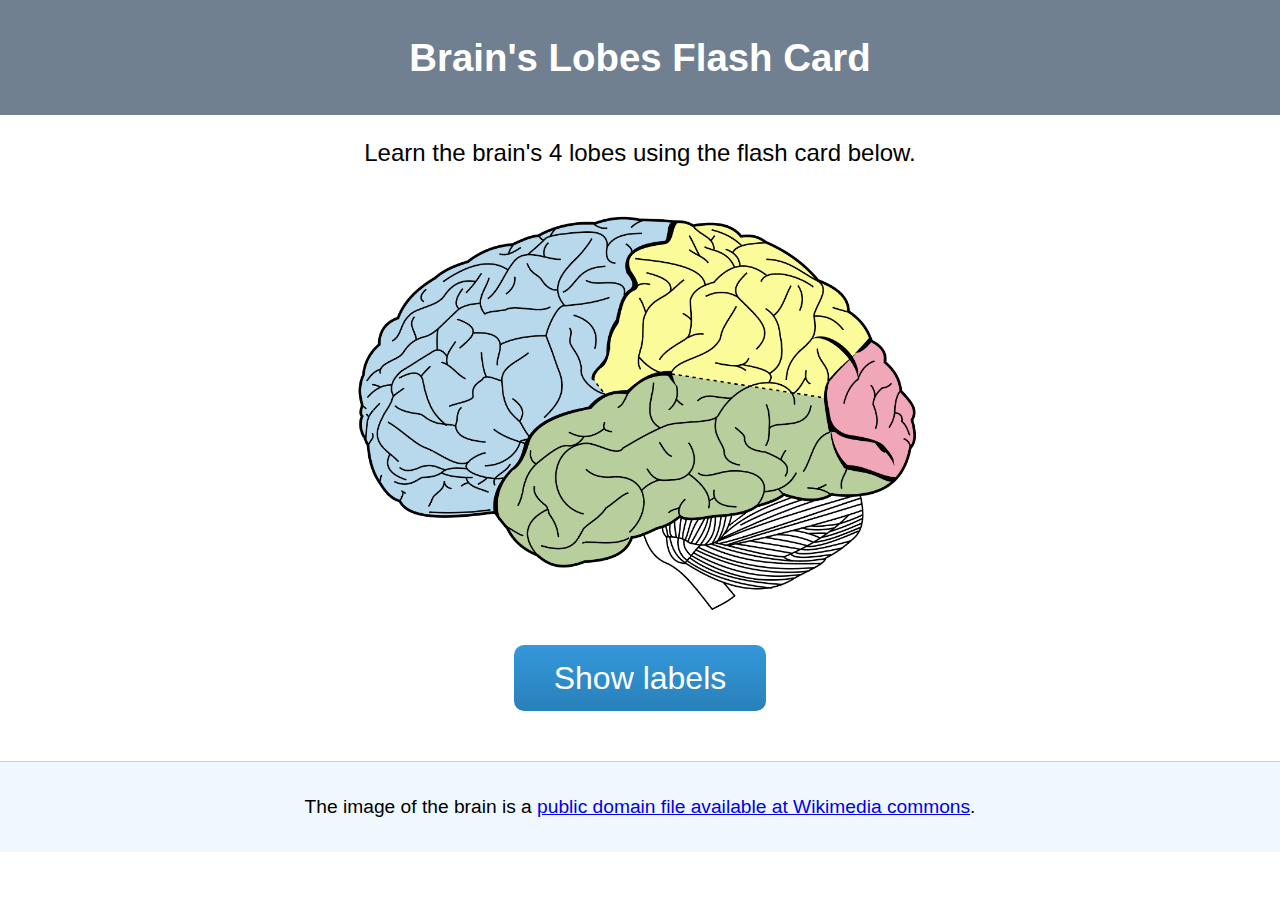
==== 02-step/index.html @ e372ef7b "Steps to reach the final application" ====
<!DOCTYPE html>
<html lang="en">

<head>
    <meta charset="UTF-8">
    <meta name="viewport" content="width=device-width, initial-scale=1.0">
    <meta http-equiv="X-UA-Compatible" content="ie=edge">
    <title>Brain's Lobes Flash Card</title>
    <link rel="stylesheet" href="assets/css/style.css">
</head>

<body>
    <header>
        <h1>Brain's Lobes Flash Card</h1>
    </header>

    <main>
        <p class="instructions-text">Learn the brain's 4 lobes using the flash card below.</p>
        <p>
            <img src="assets/images/brain-without-labels.png" alt="The brain's" title="The brain's lobes" class="brain-image">
        </p>
        <button class="switch-button">Show labels</button>
    </main>
    <footer>
        <p>The image of the brain is a
            <a href="https://commons.wikimedia.org/wiki/File:Lobes_of_the_brain_NL.svg">public domain file available at Wikimedia commons</a>.</p>
    </footer>
</body>

</html>
---- 02-step/assets/css/style.css ----
body {
  margin: 0;
  padding: 0;
  font-size: 1.2rem;
  text-align: center;
  font-family: "Segoe UI", Tahoma, Geneva, Verdana, sans-serif;
}

header {
  padding: 10px 25px;
  background-color: slategrey;
  color: white;
  margin-bottom: 20px;
}

main {
  margin-bottom: 30px;
}

.instructions-text {
  font-size: 1.5rem;
}

.brain-image {
  max-width: 600px;
}

.switch-button {
  background: #3498db;
  background-image: -webkit-linear-gradient(top, #3498db, #2980b9);
  background-image: -moz-linear-gradient(top, #3498db, #2980b9);
  background-image: -ms-linear-gradient(top, #3498db, #2980b9);
  background-image: -o-linear-gradient(top, #3498db, #2980b9);
  background-image: linear-gradient(to bottom, #3498db, #2980b9);
  font-family: "Segoe UI", Tahoma, Geneva, Verdana, sans-serif;
  color: #ffffff;
  font-size: 2rem;
  padding: 15px 40px 14px 40px;
  text-decoration: none;
  border: none;
  border-radius: 10px;
  margin-bottom: 20px;
}

.switch-button:hover {
  background: #3cb0fd;
  background-image: -webkit-linear-gradient(top, #3cb0fd, #3498db);
  background-image: -moz-linear-gradient(top, #3cb0fd, #3498db);
  background-image: -ms-linear-gradient(top, #3cb0fd, #3498db);
  background-image: -o-linear-gradient(top, #3cb0fd, #3498db);
  background-image: linear-gradient(to bottom, #3cb0fd, #3498db);
  text-decoration: none;
}

footer {
  background-color: aliceblue;
  padding: 15px 30px;
  border-top: 1px solid lightblue;
}
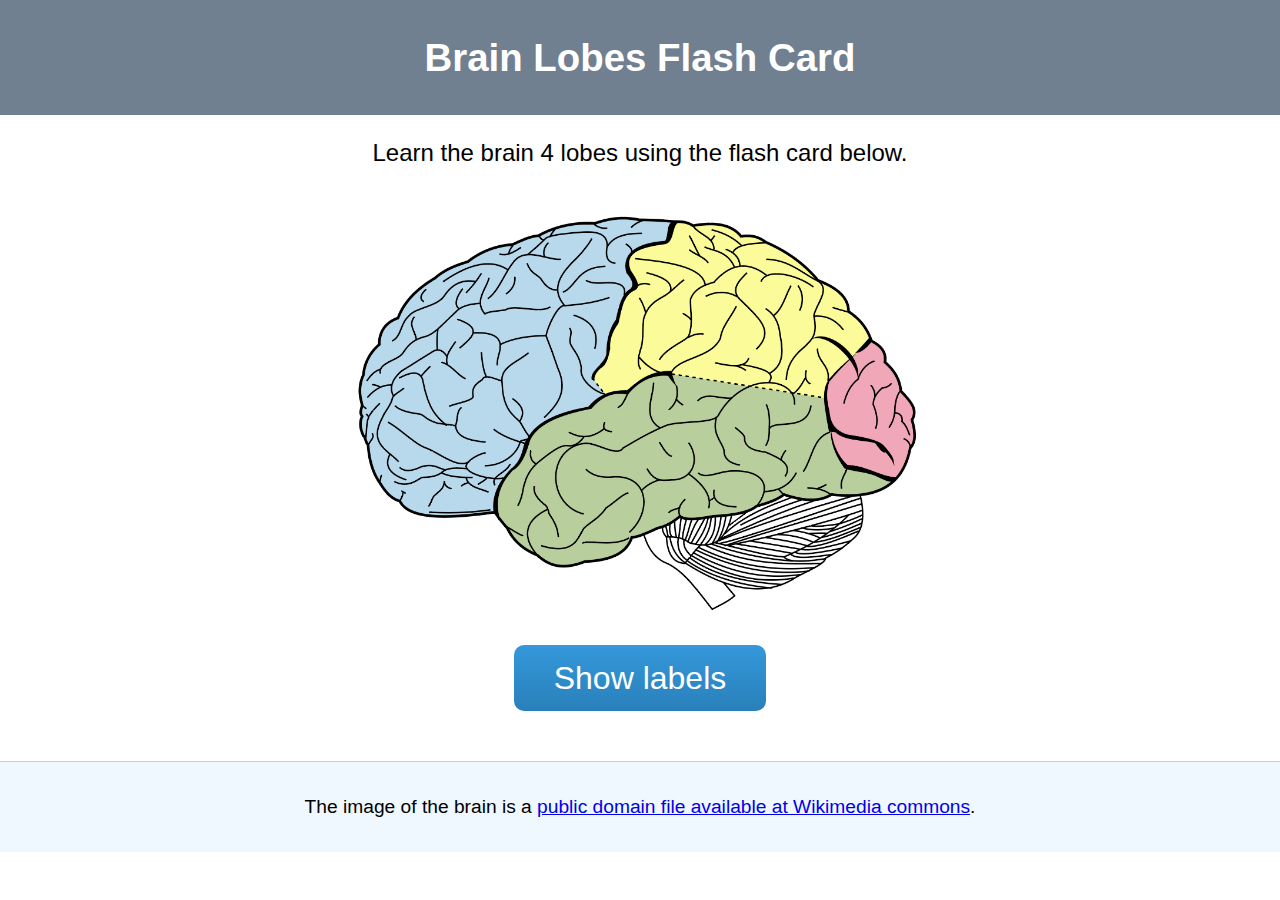
==== commit 2119b0c2: "Erased the 's" ====
--- a/02-step/index.html
+++ b/02-step/index.html
@@ -5,22 +5,25 @@
     <meta charset="UTF-8">
     <meta name="viewport" content="width=device-width, initial-scale=1.0">
     <meta http-equiv="X-UA-Compatible" content="ie=edge">
-    <title>Brain's Lobes Flash Card</title>
+    <title>Brain Lobes Flash Card</title>
     <link rel="stylesheet" href="assets/css/style.css">
 </head>
 
 <body>
+    <!-- Header -->
     <header>
-        <h1>Brain's Lobes Flash Card</h1>
+        <h1>Brain Lobes Flash Card</h1>
     </header>
 
+    <!-- Main content -->
     <main>
-        <p class="instructions-text">Learn the brain's 4 lobes using the flash card below.</p>
+        <p class="instructions-text">Learn the brain 4 lobes using the flash card below.</p>
         <p>
-            <img src="assets/images/brain-without-labels.png" alt="The brain's" title="The brain's lobes" class="brain-image">
+            <img src="assets/images/brain-without-labels.png" alt="The brain lobes" title="The brain lobes" class="brain-image">
         </p>
         <button class="switch-button">Show labels</button>
     </main>
+    <!-- Footer-->
     <footer>
         <p>The image of the brain is a
             <a href="https://commons.wikimedia.org/wiki/File:Lobes_of_the_brain_NL.svg">public domain file available at Wikimedia commons</a>.</p>
